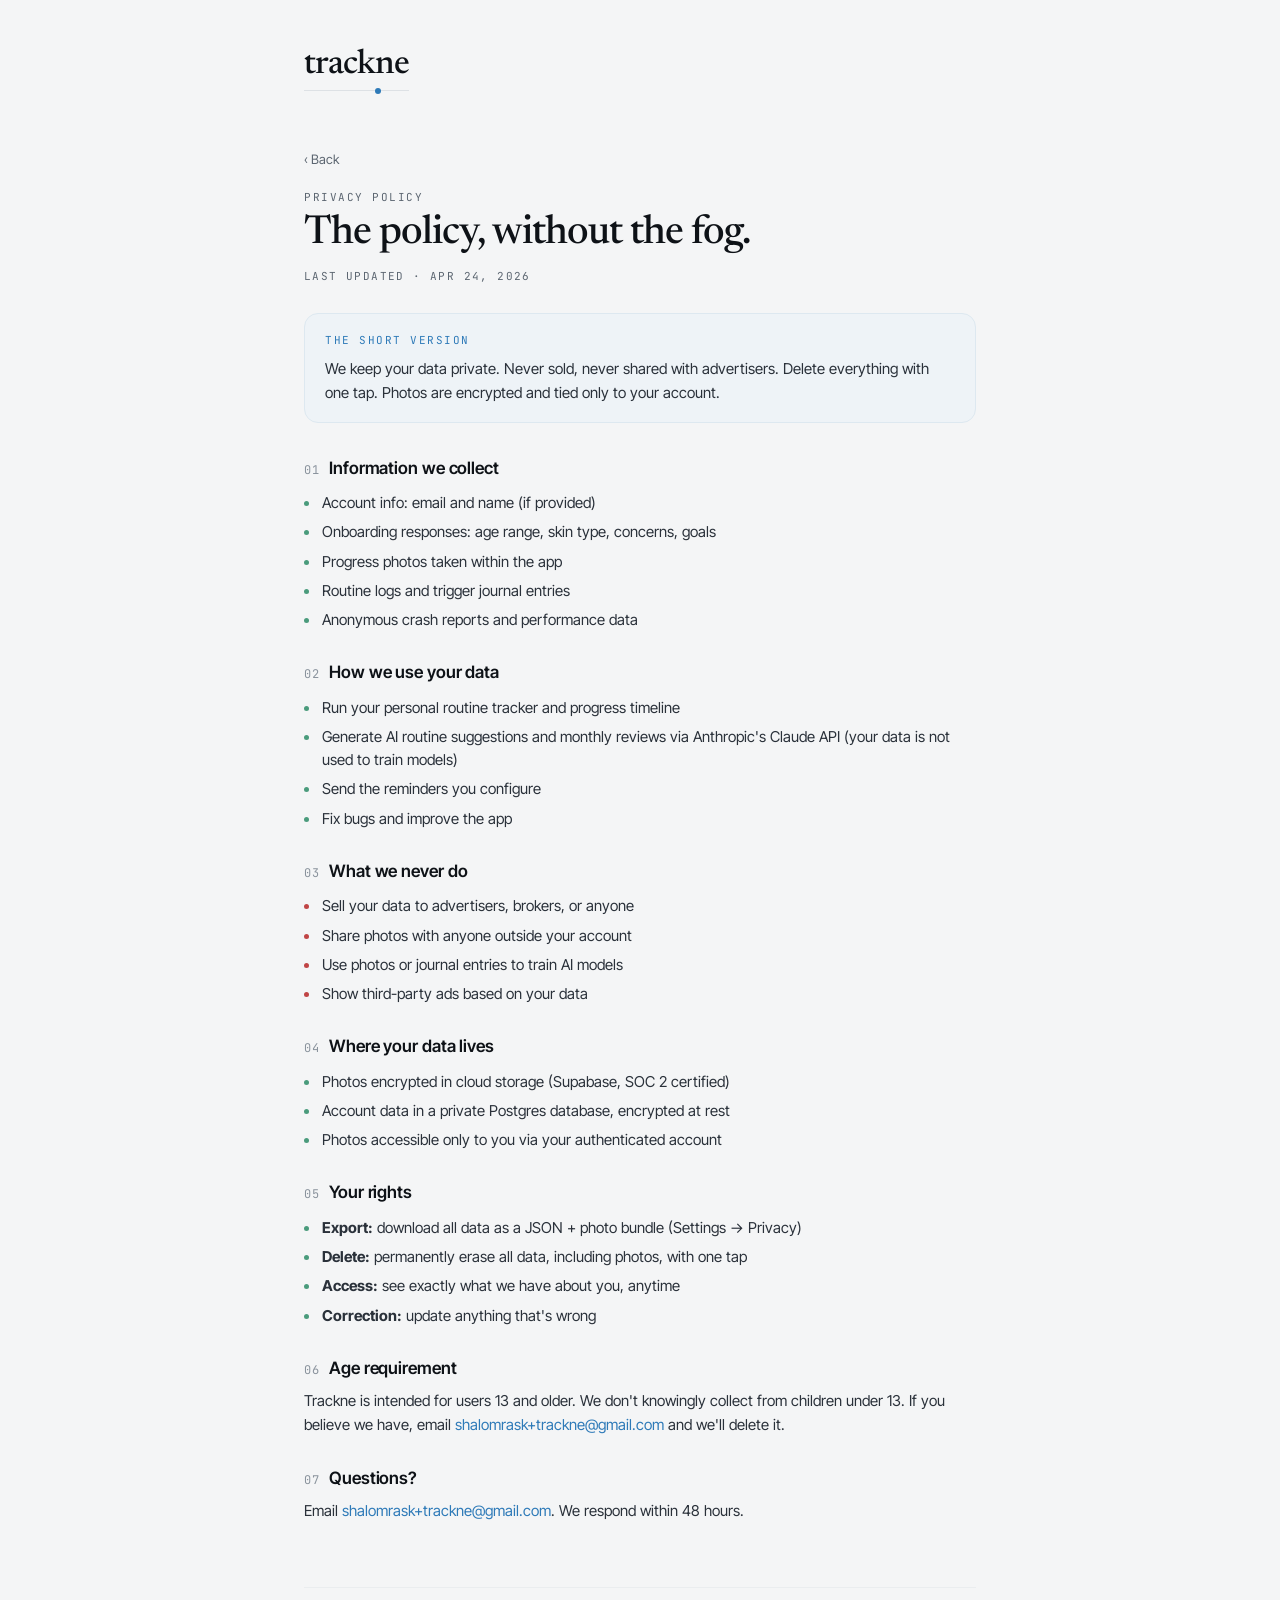
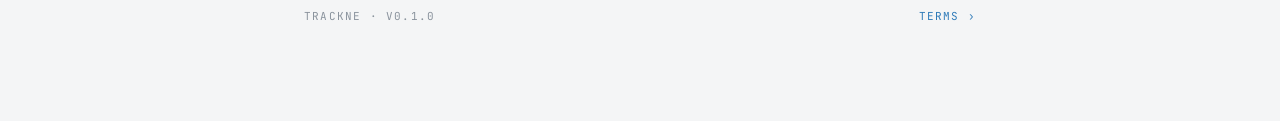
==== privacy.html @ a7ec8594 "initial: privacy, terms, landing page for trackne app" ====
<!DOCTYPE html>
<html lang="en">
<head>
<meta charset="utf-8">
<meta name="viewport" content="width=device-width, initial-scale=1">
<title>Privacy Policy · Trackne</title>
<link rel="preconnect" href="https://fonts.googleapis.com">
<link rel="preconnect" href="https://fonts.gstatic.com" crossorigin>
<link href="https://fonts.googleapis.com/css2?family=Newsreader:wght@400;500;600&family=Inter+Tight:wght@400;500;600&family=JetBrains+Mono:wght@400;500&display=swap" rel="stylesheet">
<link rel="stylesheet" href="style.css">
</head>
<body>
<div class="wrap">
  <header class="brand">
    <a href="index.html" class="logo" style="text-decoration:none;">
      <span class="logo-word">trackne</span>
      <div class="logo-line"><span class="logo-dot"></span></div>
    </a>
  </header>

  <a href="index.html" class="back">‹ Back</a>

  <div class="eyebrow">PRIVACY POLICY</div>
  <h1>The policy, without the fog.</h1>
  <p class="updated">LAST UPDATED · APR 24, 2026</p>

  <div class="hero">
    <div class="eyebrow">THE SHORT VERSION</div>
    <p>
      We keep your data private. Never sold, never shared with advertisers. Delete
      everything with one tap. Photos are encrypted and tied only to your account.
    </p>
  </div>

  <div class="section">
    <div class="section-header">
      <span class="section-num">01</span>
      <span class="section-title">Information we collect</span>
    </div>
    <ul class="bullets ok">
      <li>Account info: email and name (if provided)</li>
      <li>Onboarding responses: age range, skin type, concerns, goals</li>
      <li>Progress photos taken within the app</li>
      <li>Routine logs and trigger journal entries</li>
      <li>Anonymous crash reports and performance data</li>
    </ul>
  </div>

  <div class="section">
    <div class="section-header">
      <span class="section-num">02</span>
      <span class="section-title">How we use your data</span>
    </div>
    <ul class="bullets ok">
      <li>Run your personal routine tracker and progress timeline</li>
      <li>Generate AI routine suggestions and monthly reviews via Anthropic's Claude API (your data is not used to train models)</li>
      <li>Send the reminders you configure</li>
      <li>Fix bugs and improve the app</li>
    </ul>
  </div>

  <div class="section">
    <div class="section-header">
      <span class="section-num">03</span>
      <span class="section-title">What we never do</span>
    </div>
    <ul class="bullets never">
      <li>Sell your data to advertisers, brokers, or anyone</li>
      <li>Share photos with anyone outside your account</li>
      <li>Use photos or journal entries to train AI models</li>
      <li>Show third-party ads based on your data</li>
    </ul>
  </div>

  <div class="section">
    <div class="section-header">
      <span class="section-num">04</span>
      <span class="section-title">Where your data lives</span>
    </div>
    <ul class="bullets ok">
      <li>Photos encrypted in cloud storage (Supabase, SOC 2 certified)</li>
      <li>Account data in a private Postgres database, encrypted at rest</li>
      <li>Photos accessible only to you via your authenticated account</li>
    </ul>
  </div>

  <div class="section">
    <div class="section-header">
      <span class="section-num">05</span>
      <span class="section-title">Your rights</span>
    </div>
    <ul class="bullets ok">
      <li><strong>Export:</strong> download all data as a JSON + photo bundle (Settings → Privacy)</li>
      <li><strong>Delete:</strong> permanently erase all data, including photos, with one tap</li>
      <li><strong>Access:</strong> see exactly what we have about you, anytime</li>
      <li><strong>Correction:</strong> update anything that's wrong</li>
    </ul>
  </div>

  <div class="section">
    <div class="section-header">
      <span class="section-num">06</span>
      <span class="section-title">Age requirement</span>
    </div>
    <p>
      Trackne is intended for users 13 and older. We don't knowingly collect from children
      under 13. If you believe we have, email
      <a href="mailto:shalomrask+trackne@gmail.com">shalomrask+trackne@gmail.com</a>
      and we'll delete it.
    </p>
  </div>

  <div class="section">
    <div class="section-header">
      <span class="section-num">07</span>
      <span class="section-title">Questions?</span>
    </div>
    <p>
      Email <a href="mailto:shalomrask+trackne@gmail.com">shalomrask+trackne@gmail.com</a>.
      We respond within 48 hours.
    </p>
  </div>

  <footer>
    <span class="mono">TRACKNE · V0.1.0</span>
    <a href="terms.html" class="mono">TERMS ›</a>
  </footer>
</div>
</body>
</html>
---- style.css ----
:root {
  --paper: #F4F5F6;
  --paper-2: #ECEEF0;
  --surface: #FFFFFF;
  --ink: #0E1217;
  --ink-2: #2A313A;
  --ink-3: #5C6671;
  --ink-4: #8A939D;
  --rule: #DDE1E5;
  --rule-2: #EAEDEF;
  --blue: #2E7AB8;
  --blue-soft: #EEF3F7;
  --blue-tint: #DDE8F0;
  --good: #4A9B7C;
  --bad: #C04545;
}

* { box-sizing: border-box; }
html, body { margin: 0; padding: 0; }

body {
  background: var(--paper);
  color: var(--ink);
  font-family: "Inter Tight", system-ui, -apple-system, sans-serif;
  font-size: 15px;
  line-height: 1.55;
  -webkit-font-smoothing: antialiased;
}

.wrap {
  max-width: 720px;
  margin: 0 auto;
  padding: 48px 24px 96px;
}

/* brand header */
.brand {
  margin-bottom: 56px;
}
.logo {
  display: inline-flex; flex-direction: column; align-items: stretch;
}
.logo-word {
  font-family: "Newsreader", Georgia, serif;
  font-weight: 500; font-size: 34px;
  letter-spacing: -1px;
  line-height: 1;
  color: var(--ink);
}
.logo-line {
  position: relative;
  height: 1px;
  background: var(--rule);
  margin-top: 8px;
  width: 100%;
}
.logo-dot {
  position: absolute;
  top: -2.5px; left: 68%;
  width: 6px; height: 6px; border-radius: 50%;
  background: var(--blue);
}

/* text hierarchy */
.eyebrow {
  font-family: "JetBrains Mono", ui-monospace, monospace;
  font-size: 11px; letter-spacing: 1.5px;
  color: var(--ink-3);
  margin-bottom: 6px;
}
h1 {
  font-family: "Newsreader", Georgia, serif;
  font-weight: 500; font-size: 40px;
  letter-spacing: -1px; line-height: 1.1;
  margin: 0 0 12px;
  color: var(--ink);
}
h2 {
  font-family: "Inter Tight", system-ui, sans-serif;
  font-weight: 600; font-size: 18px;
  letter-spacing: -0.1px;
  margin: 32px 0 10px;
  color: var(--ink);
}
p, li { color: var(--ink-2); }
p.sub {
  color: var(--ink-3);
  font-size: 15px;
  max-width: 540px;
  margin: 0 0 40px;
}

a { color: var(--blue); text-decoration: none; }
a:hover { text-decoration: underline; }

/* section numbering */
.section {
  margin: 28px 0;
}
.section-header {
  display: flex; align-items: baseline; gap: 10px;
  margin-bottom: 8px;
}
.section-num {
  font-family: "JetBrains Mono", ui-monospace, monospace;
  font-size: 12px; color: var(--ink-4);
  letter-spacing: 0.5px;
}
.section-title {
  font-family: "Inter Tight", system-ui, sans-serif;
  font-weight: 600; font-size: 17px;
  color: var(--ink);
  letter-spacing: -0.1px;
}
.section p { margin: 0 0 8px; line-height: 1.6; }

/* bullet list */
ul.bullets {
  list-style: none;
  padding: 0; margin: 10px 0;
}
ul.bullets li {
  position: relative;
  padding-left: 18px;
  margin: 6px 0;
  line-height: 1.55;
  color: var(--ink-2);
}
ul.bullets li::before {
  content: "";
  position: absolute;
  left: 0; top: 10px;
  width: 5px; height: 5px; border-radius: 50%;
  background: var(--blue);
}
ul.bullets.never li::before { background: var(--bad); }
ul.bullets.ok li::before { background: var(--good); }

/* row list (homepage) */
.list {
  background: var(--surface);
  border: 1px solid var(--rule);
  border-radius: 14px;
  overflow: hidden;
  margin-top: 24px;
}
.row {
  display: flex; align-items: center; justify-content: space-between;
  padding: 16px 18px;
  color: var(--ink);
  border-bottom: 1px solid var(--rule-2);
}
.row:last-child { border-bottom: none; }
.row:hover { background: var(--paper-2); text-decoration: none; }
.row-title { font-weight: 600; font-size: 15px; color: var(--ink); }
.row-desc { color: var(--ink-3); font-size: 13px; margin-top: 3px; }
.chev { color: var(--ink-4); font-size: 22px; line-height: 1; }

/* hero card (privacy page top) */
.hero {
  background: var(--blue-soft);
  border: 1px solid var(--blue-tint);
  border-radius: 14px;
  padding: 18px 20px;
  margin: 24px 0 32px;
}
.hero .eyebrow { color: var(--blue); margin-bottom: 8px; }
.hero p { margin: 0; color: var(--ink-2); line-height: 1.55; }

/* footer */
footer {
  margin-top: 64px;
  padding-top: 20px;
  border-top: 1px solid var(--rule-2);
  display: flex; justify-content: space-between;
  font-size: 11px; color: var(--ink-4);
}
.mono {
  font-family: "JetBrains Mono", ui-monospace, monospace;
  letter-spacing: 1.2px;
}

/* back link */
.back {
  display: inline-flex; align-items: center; gap: 6px;
  font-family: "Inter Tight", system-ui, sans-serif;
  font-size: 13px;
  color: var(--ink-3);
  margin-bottom: 20px;
}
.back:hover { color: var(--ink); text-decoration: none; }

.updated {
  font-family: "JetBrains Mono", ui-monospace, monospace;
  font-size: 11px; letter-spacing: 1.4px;
  color: var(--ink-3);
  margin: 0 0 28px;
}

@media (max-width: 560px) {
  .wrap { padding: 32px 20px 64px; }
  h1 { font-size: 30px; }
}
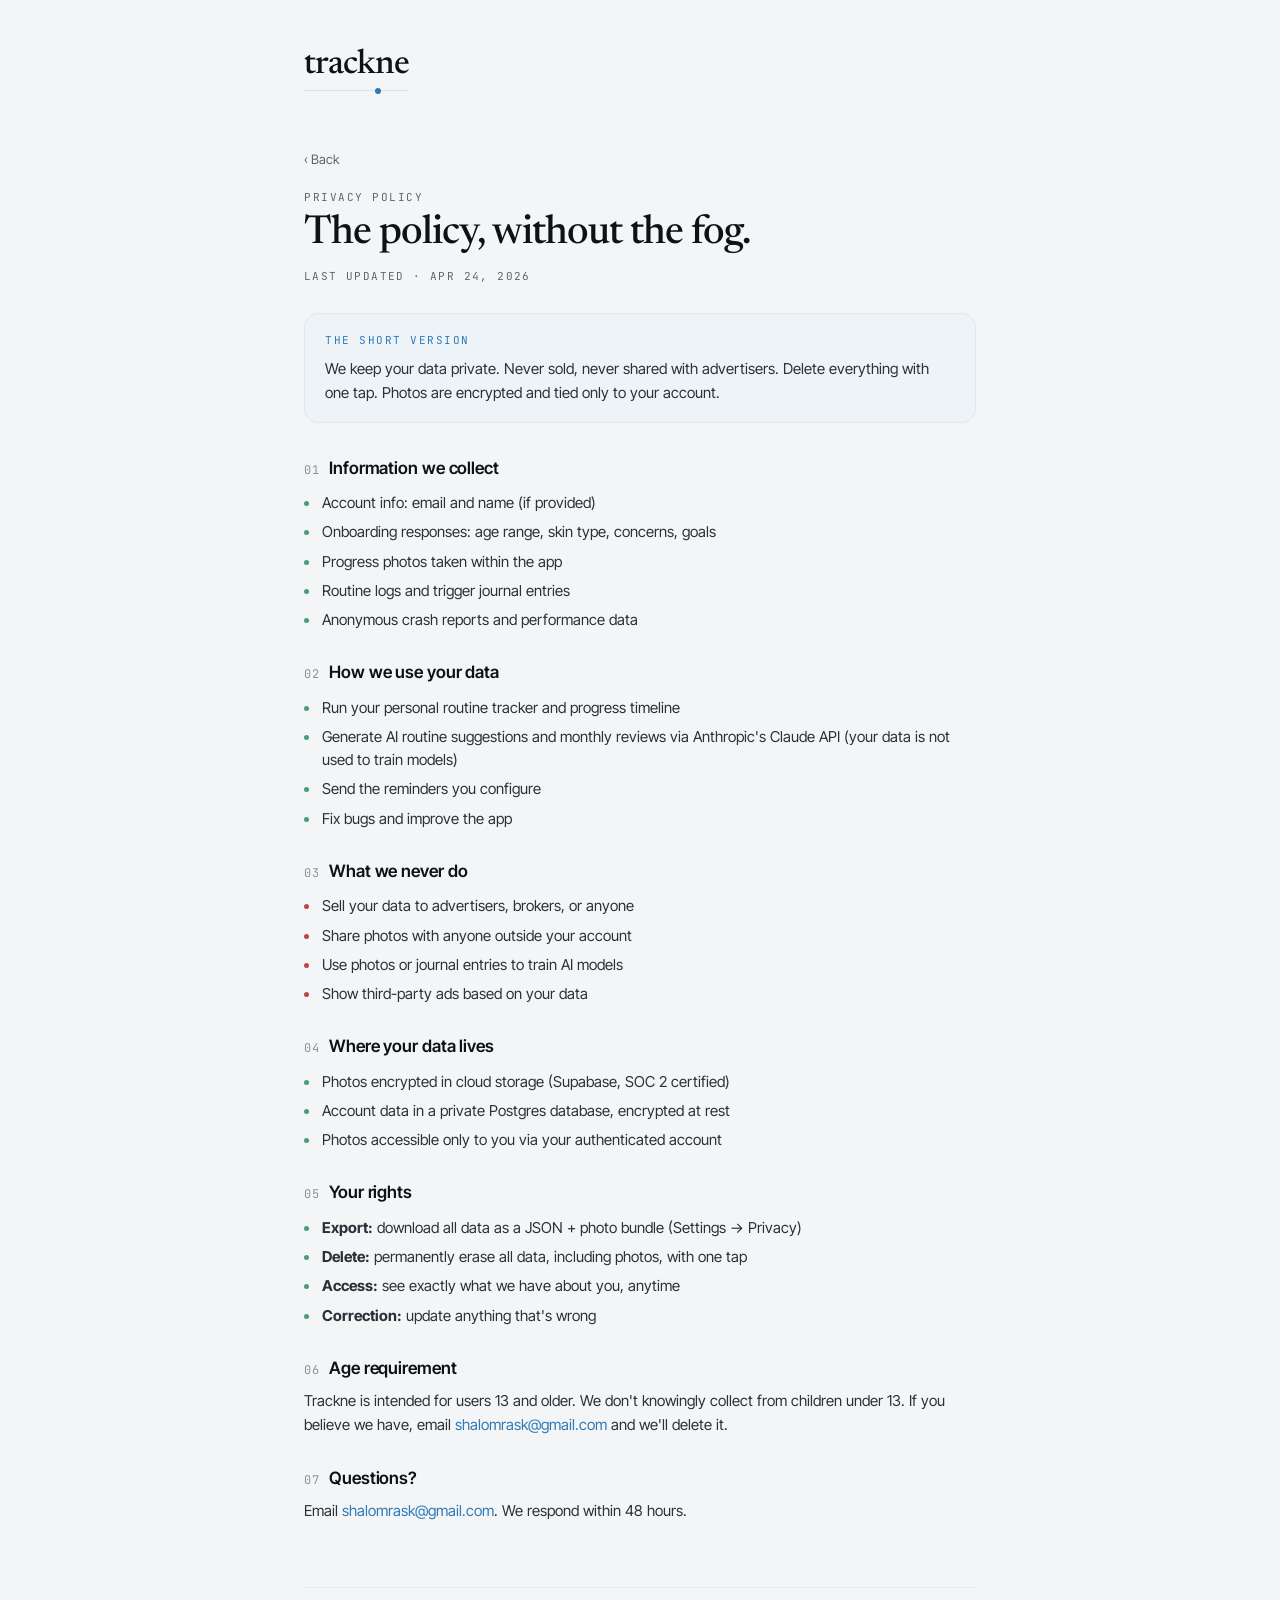
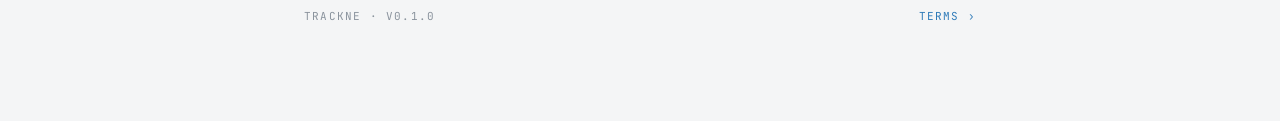
==== commit 5d21ed2d: "simplify support email to shalomrask@gmail.com" ====
--- a/privacy.html
+++ b/privacy.html
@@ -105,7 +105,7 @@
     <p>
       Trackne is intended for users 13 and older. We don't knowingly collect from children
       under 13. If you believe we have, email
-      <a href="mailto:shalomrask+trackne@gmail.com">shalomrask+trackne@gmail.com</a>
+      <a href="mailto:shalomrask@gmail.com">shalomrask@gmail.com</a>
       and we'll delete it.
     </p>
   </div>
@@ -116,7 +116,7 @@
       <span class="section-title">Questions?</span>
     </div>
     <p>
-      Email <a href="mailto:shalomrask+trackne@gmail.com">shalomrask+trackne@gmail.com</a>.
+      Email <a href="mailto:shalomrask@gmail.com">shalomrask@gmail.com</a>.
       We respond within 48 hours.
     </p>
   </div>
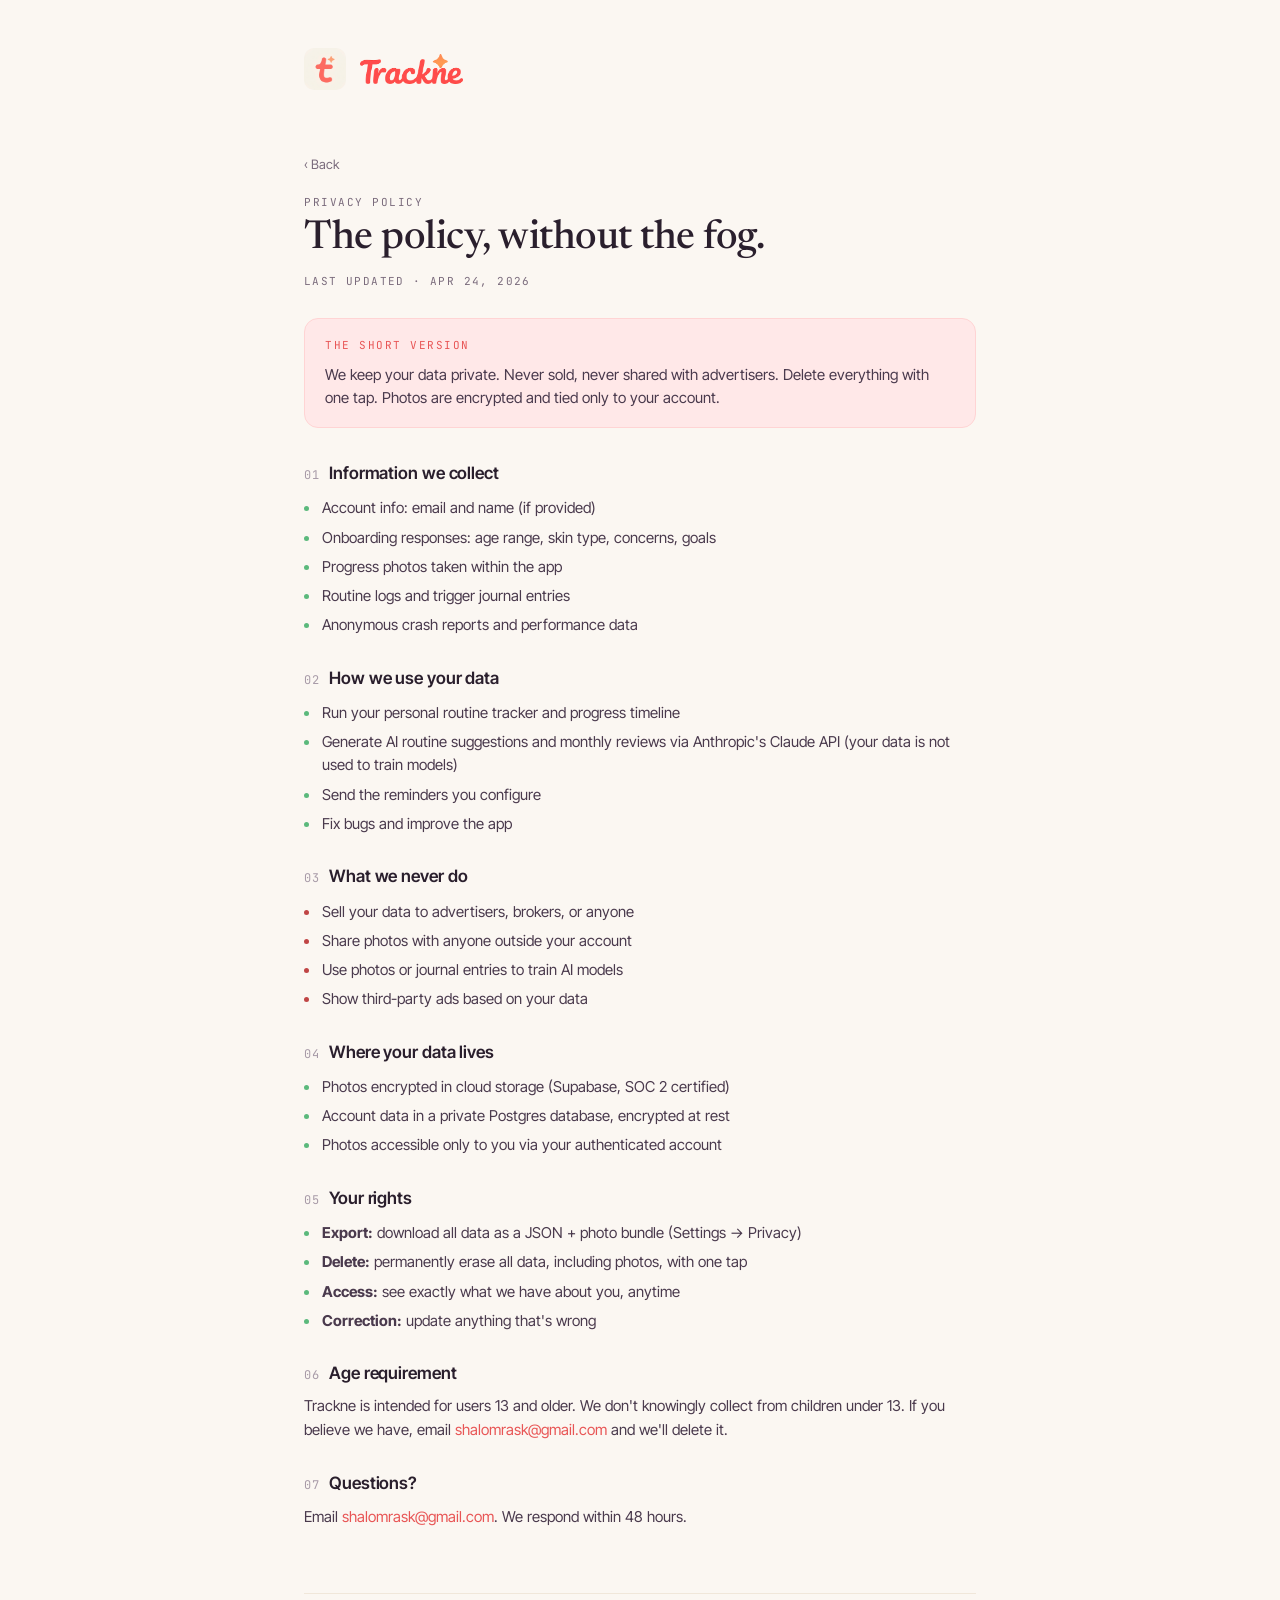
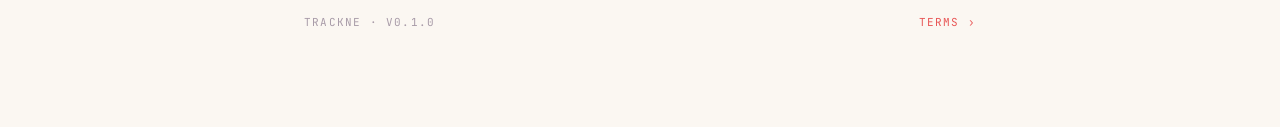
==== commit 801f9337: "Update brand: replace text logo with current Trackne wordmark + icon - Add assets/icon.png and asset" ====
--- a/privacy.html
+++ b/privacy.html
@@ -12,9 +12,9 @@
 <body>
 <div class="wrap">
   <header class="brand">
-    <a href="index.html" class="logo" style="text-decoration:none;">
-      <span class="logo-word">trackne</span>
-      <div class="logo-line"><span class="logo-dot"></span></div>
+    <a href="index.html" class="logo">
+      <img src="assets/icon.png" alt="" class="logo-mark">
+      <img src="assets/wordmark.png" alt="Trackne" class="logo-wordmark">
     </a>
   </header>
 
--- a/style.css
+++ b/style.css
@@ -1,17 +1,18 @@
 :root {
-  --paper: #F4F5F6;
-  --paper-2: #ECEEF0;
+  --paper: #FBF7F2;
+  --paper-2: #F4ECE3;
   --surface: #FFFFFF;
-  --ink: #0E1217;
-  --ink-2: #2A313A;
-  --ink-3: #5C6671;
-  --ink-4: #8A939D;
-  --rule: #DDE1E5;
-  --rule-2: #EAEDEF;
-  --blue: #2E7AB8;
-  --blue-soft: #EEF3F7;
-  --blue-tint: #DDE8F0;
-  --good: #4A9B7C;
+  --ink: #2A1F2D;
+  --ink-2: #4A3A4D;
+  --ink-3: #7A6B7C;
+  --ink-4: #A89BA8;
+  --rule: #E8DDD0;
+  --rule-2: #F0E7DA;
+  --coral: #FF6B6B;
+  --coral-dark: #E85555;
+  --coral-soft: #FFE8E8;
+  --coral-tint: #FFD4D4;
+  --good: #5BB97C;
   --bad: #C04545;
 }
 
@@ -38,27 +39,18 @@
   margin-bottom: 56px;
 }
 .logo {
-  display: inline-flex; flex-direction: column; align-items: stretch;
+  display: inline-flex; align-items: center; gap: 14px;
+  text-decoration: none;
 }
-.logo-word {
-  font-family: "Newsreader", Georgia, serif;
-  font-weight: 500; font-size: 34px;
-  letter-spacing: -1px;
-  line-height: 1;
-  color: var(--ink);
+.logo-mark {
+  width: 42px; height: 42px;
+  border-radius: 10px;
+  display: block;
 }
-.logo-line {
-  position: relative;
-  height: 1px;
-  background: var(--rule);
-  margin-top: 8px;
-  width: 100%;
-}
-.logo-dot {
-  position: absolute;
-  top: -2.5px; left: 68%;
-  width: 6px; height: 6px; border-radius: 50%;
-  background: var(--blue);
+.logo-wordmark {
+  height: 30px;
+  width: auto;
+  display: block;
 }
 
 /* text hierarchy */
@@ -71,7 +63,7 @@
 h1 {
   font-family: "Newsreader", Georgia, serif;
   font-weight: 500; font-size: 40px;
-  letter-spacing: -1px; line-height: 1.1;
+  letter-spacing: -0.5px; line-height: 1.1;
   margin: 0 0 12px;
   color: var(--ink);
 }
@@ -90,7 +82,7 @@
   margin: 0 0 40px;
 }
 
-a { color: var(--blue); text-decoration: none; }
+a { color: var(--coral-dark); text-decoration: none; }
 a:hover { text-decoration: underline; }
 
 /* section numbering */
@@ -131,7 +123,7 @@
   position: absolute;
   left: 0; top: 10px;
   width: 5px; height: 5px; border-radius: 50%;
-  background: var(--blue);
+  background: var(--coral);
 }
 ul.bullets.never li::before { background: var(--bad); }
 ul.bullets.ok li::before { background: var(--good); }
@@ -158,13 +150,13 @@
 
 /* hero card (privacy page top) */
 .hero {
-  background: var(--blue-soft);
-  border: 1px solid var(--blue-tint);
+  background: var(--coral-soft);
+  border: 1px solid var(--coral-tint);
   border-radius: 14px;
   padding: 18px 20px;
   margin: 24px 0 32px;
 }
-.hero .eyebrow { color: var(--blue); margin-bottom: 8px; }
+.hero .eyebrow { color: var(--coral-dark); margin-bottom: 8px; }
 .hero p { margin: 0; color: var(--ink-2); line-height: 1.55; }
 
 /* footer */
